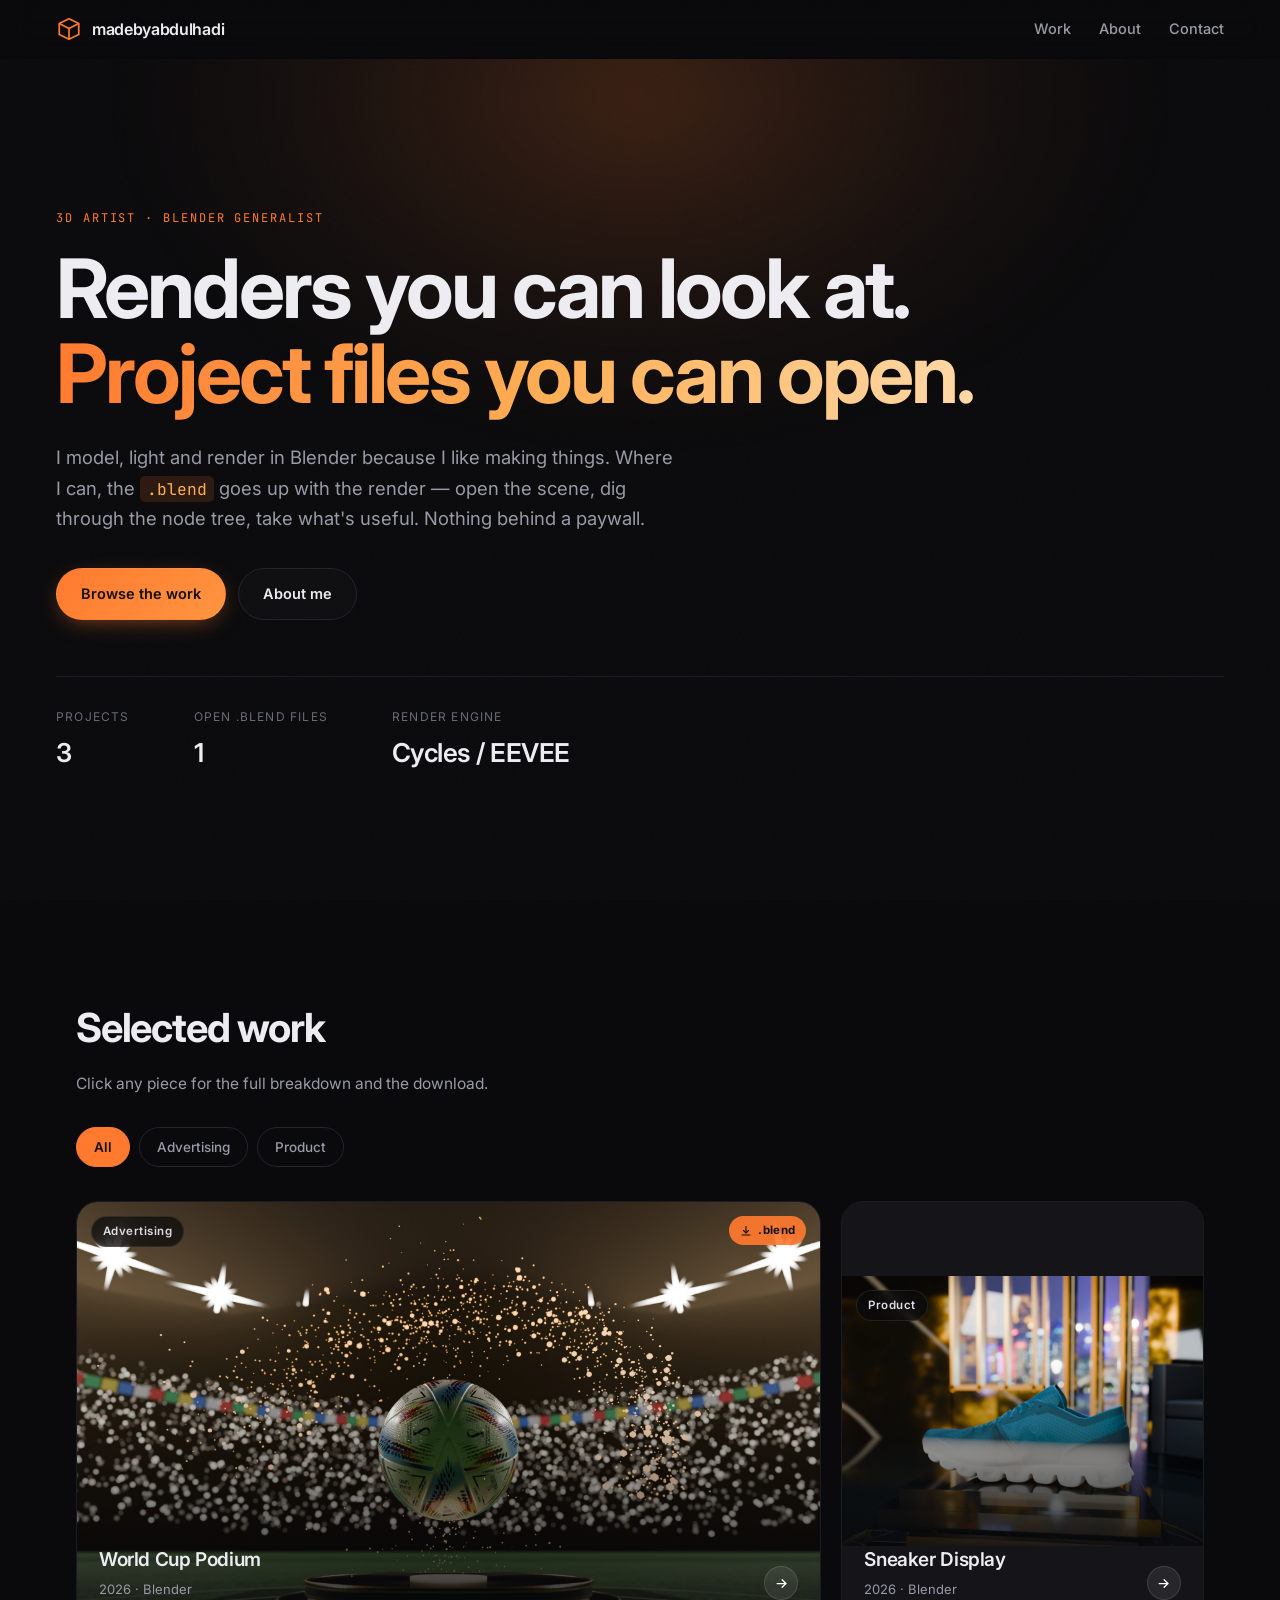
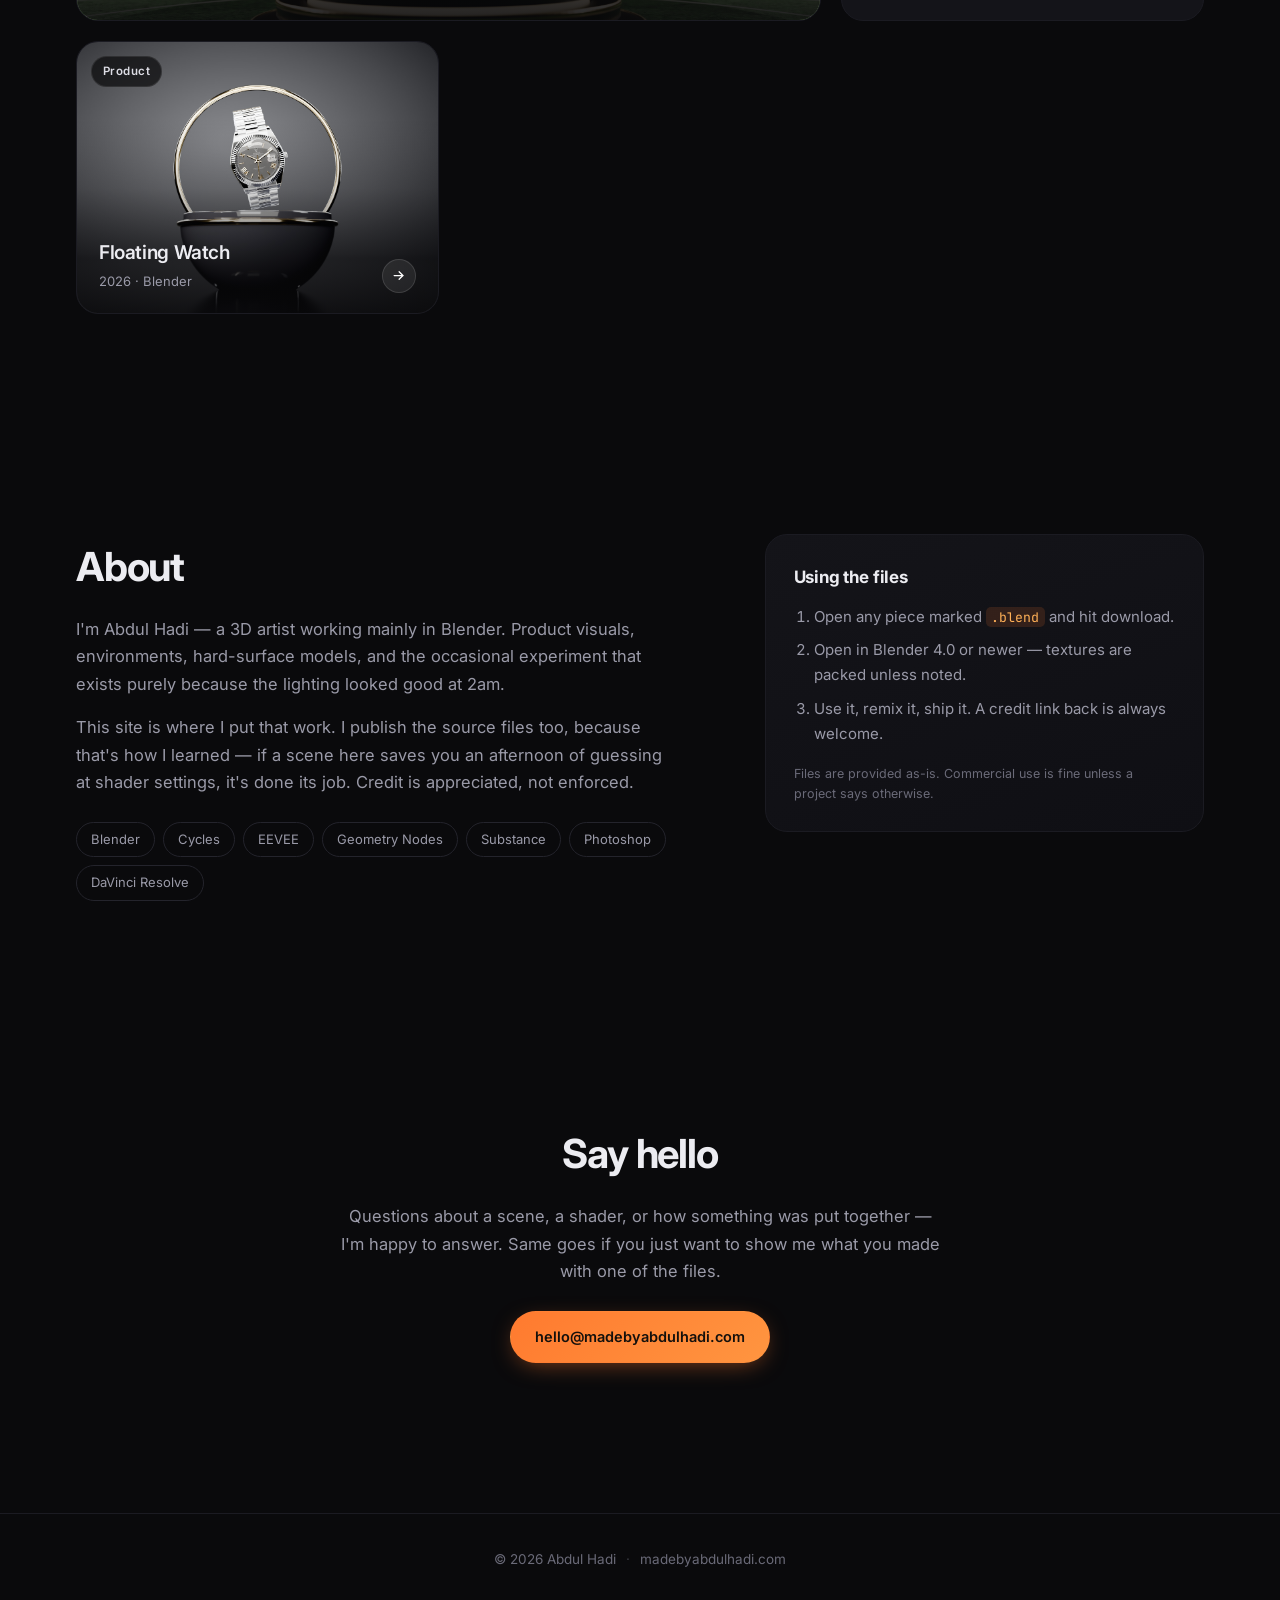
==== index.html @ e2282614 "Chnaged folder structured Updated" ====
<!doctype html>
<html lang="en">
<head>
<meta charset="utf-8" />
<meta name="viewport" content="width=device-width, initial-scale=1" />
<title>Abdul Hadi — 3D Artist &amp; Blender Generalist</title>
<meta name="description" content="3D renders and open Blender project files by Abdul Hadi. Browse the work, inspect the scenes, download the .blend files." />

<link rel="icon" href="favicon.svg" type="image/svg+xml" />
<link rel="canonical" href="https://madebyabdulhadi.com/" />

<!-- Social preview -->
<meta property="og:type" content="website" />
<meta property="og:url" content="https://madebyabdulhadi.com/" />
<meta property="og:title" content="Abdul Hadi — 3D Artist &amp; Blender Generalist" />
<meta property="og:description" content="3D renders and open Blender project files. Browse the work, download the .blend files." />
<meta property="og:image" content="https://madebyabdulhadi.com/assets/og.jpg" />
<meta name="twitter:card" content="summary_large_image" />

<link rel="preconnect" href="https://fonts.googleapis.com" />
<link rel="preconnect" href="https://fonts.gstatic.com" crossorigin />
<link href="https://fonts.googleapis.com/css2?family=Inter:wght@400;500;600;700&family=JetBrains+Mono:wght@400;500&display=swap" rel="stylesheet" />
<link rel="stylesheet" href="styles.css" />
</head>
<body>

<div class="grain" aria-hidden="true"></div>

<header class="nav" id="nav">
  <a class="nav__brand" href="#top">
    <span class="nav__mark" aria-hidden="true">
      <svg viewBox="0 0 24 24" fill="none" stroke="currentColor" stroke-width="1.6" stroke-linejoin="round">
        <path d="M12 2.5 21 7v10l-9 4.5L3 17V7z"/><path d="M3 7l9 4.5L21 7"/><path d="M12 11.5V21.5"/>
      </svg>
    </span>
    <span>madebyabdulhadi</span>
  </a>
  <nav class="nav__links">
    <a href="#work">Work</a>
    <a href="#about">About</a>
    <a href="#contact">Contact</a>
  </nav>
</header>

<main id="top">

  <!-- ── Hero ───────────────────────────────────────────── -->
  <section class="hero">
    <div class="hero__glow" aria-hidden="true"></div>
    <div class="hero__inner">
      <p class="eyebrow">3D Artist · Blender Generalist</p>
      <h1 class="hero__title">
        Renders you can look at.<br />
        <span class="grad">Project files you can open.</span>
      </h1>
      <p class="hero__lede">
        I model, light and render in Blender because I like making things. Where
        I can, the <code>.blend</code> goes up with the render — open the scene,
        dig through the node tree, take what's useful. Nothing behind a paywall.
      </p>
      <div class="hero__cta">
        <a class="btn btn--primary" href="#work">Browse the work</a>
        <a class="btn btn--ghost" href="#about">About me</a>
      </div>
      <dl class="hero__stats" id="heroStats">
        <div><dt>Projects</dt><dd data-stat="projects">—</dd></div>
        <div><dt>Open .blend files</dt><dd data-stat="blends">—</dd></div>
        <div><dt>Render engine</dt><dd>Cycles / EEVEE</dd></div>
      </dl>
    </div>
  </section>

  <!-- ── Work ───────────────────────────────────────────── -->
  <section class="section" id="work">
    <div class="section__head">
      <h2 class="section__title">Selected work</h2>
      <p class="section__sub">Click any piece for the full breakdown and the download.</p>
    </div>

    <div class="filters" id="filters" role="tablist" aria-label="Filter projects by category"></div>

    <div class="grid" id="grid" aria-live="polite"></div>

    <div class="empty" id="gridEmpty" hidden>
      <span class="empty__icon" aria-hidden="true">
        <svg viewBox="0 0 24 24" fill="none" stroke="currentColor" stroke-width="1.3" stroke-linejoin="round">
          <path d="M12 2.5 21 7v10l-9 4.5L3 17V7z"/><path d="M3 7l9 4.5L21 7"/><path d="M12 11.5V21.5"/>
        </svg>
      </span>
      <h3>First render coming soon</h3>
      <p>New work gets posted here as I finish it — renders and the project files behind them.</p>
    </div>
  </section>

  <!-- ── About ──────────────────────────────────────────── -->
  <section class="section section--split" id="about">
    <div>
      <h2 class="section__title">About</h2>
      <p class="prose">
        I'm Abdul Hadi — a 3D artist working mainly in Blender. Product visuals,
        environments, hard-surface models, and the occasional experiment that
        exists purely because the lighting looked good at 2am.
      </p>
      <p class="prose">
        This site is where I put that work. I publish the source files too, because
        that's how I learned — if a scene here saves you an afternoon of guessing at
        shader settings, it's done its job. Credit is appreciated, not enforced.
      </p>
      <ul class="tools">
        <li>Blender</li><li>Cycles</li><li>EEVEE</li><li>Geometry Nodes</li>
        <li>Substance</li><li>Photoshop</li><li>DaVinci Resolve</li>
      </ul>
    </div>
    <aside class="card-note">
      <h3>Using the files</h3>
      <ol>
        <li>Open any piece marked <code>.blend</code> and hit download.</li>
        <li>Open in Blender 4.0 or newer — textures are packed unless noted.</li>
        <li>Use it, remix it, ship it. A credit link back is always welcome.</li>
      </ol>
      <p class="fine">Files are provided as-is. Commercial use is fine unless a project says otherwise.</p>
    </aside>
  </section>

  <!-- ── Contact ────────────────────────────────────────── -->
  <section class="section section--contact" id="contact">
    <h2 class="section__title">Say hello</h2>
    <p class="prose prose--center">
      Questions about a scene, a shader, or how something was put together —
      I'm happy to answer. Same goes if you just want to show me what you made
      with one of the files.
    </p>
    <div class="contact__actions">
      <a class="btn btn--primary" href="mailto:hello@madebyabdulhadi.com">hello@madebyabdulhadi.com</a>
    </div>
    <ul class="socials">
      <li><a href="#" data-social>ArtStation</a></li>
      <li><a href="#" data-social>Instagram</a></li>
      <li><a href="#" data-social>YouTube</a></li>
      <li><a href="#" data-social>GitHub</a></li>
    </ul>
  </section>
</main>

<footer class="footer">
  <span>© <span id="year">2026</span> Abdul Hadi</span>
  <span class="footer__dot">·</span>
  <span>madebyabdulhadi.com</span>
</footer>

<!-- ── Project detail overlay ───────────────────────────── -->
<div class="modal" id="modal" role="dialog" aria-modal="true" aria-labelledby="modalTitle" hidden>
  <div class="modal__backdrop" data-close></div>
  <div class="modal__panel" role="document">
    <button class="modal__close" data-close aria-label="Close project">
      <svg viewBox="0 0 24 24" fill="none" stroke="currentColor" stroke-width="1.8" stroke-linecap="round"><path d="M6 6l12 12M18 6L6 18"/></svg>
    </button>

    <div class="modal__stage">
      <img class="modal__img" id="modalImg" alt="" />
      <button class="stagebtn stagebtn--prev" id="prevImg" aria-label="Previous image" hidden>
        <svg viewBox="0 0 24 24" fill="none" stroke="currentColor" stroke-width="1.8" stroke-linecap="round" stroke-linejoin="round"><path d="M15 5l-7 7 7 7"/></svg>
      </button>
      <button class="stagebtn stagebtn--next" id="nextImg" aria-label="Next image" hidden>
        <svg viewBox="0 0 24 24" fill="none" stroke="currentColor" stroke-width="1.8" stroke-linecap="round" stroke-linejoin="round"><path d="M9 5l7 7-7 7"/></svg>
      </button>
      <div class="modal__counter" id="modalCounter" hidden></div>
    </div>

    <div class="modal__body">
      <div class="modal__headrow">
        <div>
          <p class="eyebrow" id="modalCat"></p>
          <h3 id="modalTitle"></h3>
        </div>
        <span class="pill" id="modalYear"></span>
      </div>

      <p class="modal__desc" id="modalDesc"></p>

      <div class="thumbs" id="modalThumbs"></div>

      <dl class="specs" id="modalSpecs"></dl>

      <div class="modal__dl" id="modalDl"></div>

      <section class="comments" id="comments">
        <h4 class="comments__title">Comments</h4>
        <div id="commentsMount"></div>
      </section>
    </div>
  </div>
</div>

<!-- Your projects live here. Edit data/projects.js to add work. -->
<script src="data/projects.js"></script>
<script src="data/comments.js"></script>
<script src="app.js"></script>
<!-- Manage panel. Only appears on your own computer, or with #admin. -->
<script src="admin.js"></script>
</body>
</html>
---- styles.css ----
/* ============================================================
   madebyabdulhadi.com
   ============================================================ */

:root {
  --bg:        #0a0a0c;
  --bg-soft:   #101014;
  --panel:     #141419;
  --line:      #24242c;
  --line-soft: #1b1b22;

  --text:      #ececf1;
  --muted:     #9a9aa8;
  --faint:     #6a6a78;

  --accent:    #ff7a2f;
  --accent-2:  #ffb057;
  --accent-dim: rgba(255,122,47,.14);

  --radius:    14px;
  --radius-lg: 22px;

  --maxw: 1240px;
  --ease: cubic-bezier(.22,.61,.36,1);
}

* { box-sizing: border-box; }

/* Flex/grid display values otherwise beat the hidden attribute */
[hidden] { display: none !important; }

html { scroll-behavior: smooth; }

body {
  margin: 0;
  background: var(--bg);
  color: var(--text);
  font-family: "Inter", system-ui, -apple-system, "Segoe UI", Roboto, sans-serif;
  font-size: 16px;
  line-height: 1.65;
  -webkit-font-smoothing: antialiased;
  overflow-x: hidden;
}

body.is-locked { overflow: hidden; }

img { max-width: 100%; display: block; }

code {
  font-family: "JetBrains Mono", ui-monospace, SFMono-Regular, Menlo, monospace;
  font-size: .88em;
  background: var(--accent-dim);
  color: var(--accent-2);
  padding: .12em .42em;
  border-radius: 5px;
}

::selection { background: var(--accent); color: #14100c; }

/* Subtle film grain over everything */
.grain {
  position: fixed; inset: 0; z-index: 1; pointer-events: none;
  opacity: .028;
  background-image: url("data:image/svg+xml,%3Csvg xmlns='http://www.w3.org/2000/svg' width='140' height='140'%3E%3Cfilter id='n'%3E%3CfeTurbulence type='fractalNoise' baseFrequency='.85' numOctaves='3'/%3E%3C/filter%3E%3Crect width='140' height='140' filter='url(%23n)'/%3E%3C/svg%3E");
}

/* ── Nav ─────────────────────────────────────────────────── */
.nav {
  position: sticky; top: 0; z-index: 50;
  display: flex; align-items: center; justify-content: space-between;
  gap: 24px;
  padding: 16px clamp(20px, 5vw, 56px);
  backdrop-filter: blur(14px);
  background: rgba(10,10,12,.55);
  border-bottom: 1px solid transparent;
  transition: border-color .3s var(--ease), background .3s var(--ease);
}
.nav.is-stuck {
  border-bottom-color: var(--line-soft);
  background: rgba(10,10,12,.82);
}
.nav__brand {
  display: inline-flex; align-items: center; gap: 10px;
  color: var(--text); text-decoration: none;
  font-weight: 600; letter-spacing: -.02em;
}
.nav__mark {
  width: 26px; height: 26px; color: var(--accent);
  display: grid; place-items: center;
}
.nav__mark svg { width: 100%; height: 100%; }
.nav__links { display: flex; gap: 28px; }
.nav__links a {
  color: var(--muted); text-decoration: none; font-size: 14.5px; font-weight: 500;
  transition: color .2s var(--ease);
}
.nav__links a:hover { color: var(--text); }

@media (max-width: 560px) {
  .nav__links { gap: 18px; }
  .nav__brand span:last-child { display: none; }
}

/* ── Hero ────────────────────────────────────────────────── */
.hero {
  position: relative;
  padding: clamp(64px, 12vw, 150px) clamp(20px, 5vw, 56px) clamp(56px, 9vw, 110px);
  overflow: hidden;
}
.hero__glow {
  position: absolute; z-index: 0;
  top: -320px; left: 50%; transform: translateX(-50%);
  width: min(1100px, 130vw); height: 720px;
  background: radial-gradient(ellipse at center, rgba(255,122,47,.20), rgba(255,122,47,.05) 42%, transparent 68%);
  filter: blur(20px);
  pointer-events: none;
}
.hero__inner { position: relative; z-index: 2; max-width: var(--maxw); margin: 0 auto; }

.eyebrow {
  margin: 0 0 18px;
  font-family: "JetBrains Mono", monospace;
  font-size: 12px; letter-spacing: .16em; text-transform: uppercase;
  color: var(--accent);
}

.hero__title {
  margin: 0;
  font-size: clamp(38px, 7.2vw, 82px);
  line-height: 1.03;
  letter-spacing: -.035em;
  font-weight: 700;
}
.grad {
  background: linear-gradient(100deg, var(--accent) 0%, var(--accent-2) 55%, #ffd9a8 100%);
  -webkit-background-clip: text; background-clip: text;
  -webkit-text-fill-color: transparent; color: transparent;
}

.hero__lede {
  max-width: 620px;
  margin: 26px 0 0;
  font-size: clamp(16px, 1.7vw, 18.5px);
  color: var(--muted);
}

.hero__cta { display: flex; flex-wrap: wrap; gap: 12px; margin-top: 34px; }

.btn {
  display: inline-flex; align-items: center; justify-content: center; gap: 9px;
  padding: 13px 24px;
  border-radius: 999px;
  font-size: 14.5px; font-weight: 600;
  text-decoration: none;
  border: 1px solid transparent;
  cursor: pointer;
  transition: transform .18s var(--ease), background .2s var(--ease),
              border-color .2s var(--ease), box-shadow .25s var(--ease);
}
.btn:active { transform: translateY(1px); }
.btn--primary {
  background: linear-gradient(135deg, var(--accent), #ff9540);
  color: #14100c;
  box-shadow: 0 6px 24px -8px rgba(255,122,47,.6);
}
.btn--primary:hover { box-shadow: 0 10px 34px -8px rgba(255,122,47,.75); transform: translateY(-2px); }
.btn--ghost { border-color: var(--line); color: var(--text); background: rgba(255,255,255,.02); }
.btn--ghost:hover { border-color: var(--accent); color: var(--accent-2); transform: translateY(-2px); }
.btn svg { width: 17px; height: 17px; }

.hero__stats {
  display: flex; flex-wrap: wrap; gap: clamp(28px, 6vw, 64px);
  margin: 56px 0 0; padding-top: 30px;
  border-top: 1px solid var(--line-soft);
}
.hero__stats div { margin: 0; }
.hero__stats dt {
  font-size: 12px; letter-spacing: .1em; text-transform: uppercase; color: var(--faint);
}
.hero__stats dd {
  margin: 6px 0 0;
  font-size: clamp(20px, 2.6vw, 26px); font-weight: 600; letter-spacing: -.02em;
}

/* ── Sections ────────────────────────────────────────────── */
.section {
  position: relative; z-index: 2;
  max-width: var(--maxw);
  margin: 0 auto;
  padding: clamp(56px, 9vw, 110px) clamp(20px, 5vw, 56px);
}
.section__head { margin-bottom: 30px; }
.section__title {
  margin: 0;
  font-size: clamp(26px, 3.6vw, 40px);
  letter-spacing: -.03em; font-weight: 700;
}
.section__sub { margin: 10px 0 0; color: var(--muted); font-size: 15.5px; }

.prose { color: var(--muted); max-width: 60ch; font-size: 16.5px; }
.prose--center { margin-inline: auto; text-align: center; }

/* ── Filters ─────────────────────────────────────────────── */
.filters { display: flex; flex-wrap: wrap; gap: 9px; margin-bottom: 34px; }
.filter {
  padding: 8px 17px;
  border-radius: 999px;
  border: 1px solid var(--line);
  background: transparent;
  color: var(--muted);
  font: inherit; font-size: 13.5px; font-weight: 500;
  cursor: pointer;
  transition: all .2s var(--ease);
}
.filter:hover { color: var(--text); border-color: #34343f; }
.filter.is-active {
  background: var(--accent); border-color: var(--accent); color: #14100c; font-weight: 600;
}

/* ── Work grid ───────────────────────────────────────────── */
.grid {
  display: grid;
  grid-template-columns: repeat(auto-fill, minmax(320px, 1fr));
  gap: 20px;
}
@media (max-width: 700px) { .grid { grid-template-columns: 1fr; gap: 16px; } }

.card {
  position: relative;
  border: 1px solid var(--line-soft);
  border-radius: var(--radius-lg);
  overflow: hidden;
  background: var(--panel);
  cursor: pointer;
  text-align: left;
  padding: 0;
  font: inherit; color: inherit;
  opacity: 0; transform: translateY(18px);
  animation: rise .55s var(--ease) forwards;
  transition: border-color .28s var(--ease), transform .28s var(--ease), box-shadow .28s var(--ease);
}
.card:hover {
  border-color: #3a3a46;
  transform: translateY(-4px);
  box-shadow: 0 18px 48px -22px rgba(0,0,0,.9);
}
.card:focus-visible { outline: 2px solid var(--accent); outline-offset: 3px; }
.card.is-wide { grid-column: span 2; }
@media (max-width: 1000px) { .card.is-wide { grid-column: span 1; } }

@keyframes rise { to { opacity: 1; transform: none; } }

.card__media {
  position: relative;
  aspect-ratio: 4 / 3;
  overflow: hidden;
  background: linear-gradient(145deg, #17171d, #0e0e12);
}
.card.is-wide .card__media { aspect-ratio: 16 / 9; }
.card__media img {
  width: 100%; height: 100%; object-fit: cover;
  transition: transform .7s var(--ease), filter .4s var(--ease);
}
.card:hover .card__media img { transform: scale(1.055); }

.card__shade {
  position: absolute; inset: 0;
  background: linear-gradient(to top, rgba(8,8,10,.88) 0%, rgba(8,8,10,.15) 46%, transparent 72%);
}

.card__tag {
  position: absolute; top: 14px; left: 14px;
  display: inline-flex; align-items: center; gap: 6px;
  padding: 5px 11px;
  border-radius: 999px;
  background: rgba(10,10,12,.72);
  backdrop-filter: blur(8px);
  border: 1px solid rgba(255,255,255,.09);
  font-size: 11.5px; font-weight: 600; letter-spacing: .04em;
  color: #dcdce4;
}
.card__blend {
  position: absolute; top: 14px; right: 14px;
  display: inline-flex; align-items: center; gap: 6px;
  padding: 5px 11px;
  border-radius: 999px;
  background: rgba(255,122,47,.92);
  color: #14100c;
  font-size: 11.5px; font-weight: 700; letter-spacing: .03em;
}
.card__blend svg { width: 12px; height: 12px; }

.card__foot {
  position: absolute; left: 0; right: 0; bottom: 0;
  padding: 20px 22px;
  display: flex; align-items: flex-end; justify-content: space-between; gap: 14px;
}
.card__title {
  margin: 0;
  font-size: 19px; font-weight: 600; letter-spacing: -.02em;
}
.card__meta { margin: 3px 0 0; font-size: 13px; color: var(--muted); }
.card__arrow {
  flex: none;
  width: 34px; height: 34px; border-radius: 50%;
  display: grid; place-items: center;
  background: rgba(255,255,255,.08);
  border: 1px solid rgba(255,255,255,.12);
  color: #fff;
  transition: background .25s var(--ease), transform .25s var(--ease);
}
.card:hover .card__arrow { background: var(--accent); color: #14100c; transform: rotate(-45deg); }
.card__arrow svg { width: 15px; height: 15px; }

/* Shown while the gallery has nothing in it yet */
.empty {
  text-align: center;
  padding: clamp(48px, 9vw, 92px) 24px;
  border: 1px dashed var(--line);
  border-radius: var(--radius-lg);
  background: linear-gradient(160deg, rgba(255,122,47,.035), transparent 60%);
}
.empty__icon {
  display: inline-grid; place-items: center;
  width: 62px; height: 62px;
  color: var(--accent); opacity: .8;
  margin-bottom: 18px;
}
.empty__icon svg { width: 100%; height: 100%; }
.empty h3 { margin: 0; font-size: 21px; letter-spacing: -.02em; }
.empty p { margin: 10px auto 0; max-width: 44ch; color: var(--muted); font-size: 15.5px; }

/* ── About split ─────────────────────────────────────────── */
.section--split {
  display: grid; grid-template-columns: 1.35fr .95fr; gap: clamp(28px, 5vw, 64px);
  align-items: start;
}
@media (max-width: 860px) { .section--split { grid-template-columns: 1fr; } }

.tools { list-style: none; display: flex; flex-wrap: wrap; gap: 8px; padding: 0; margin: 26px 0 0; }
.tools li {
  padding: 6px 14px; border-radius: 999px;
  border: 1px solid var(--line); color: var(--muted); font-size: 13px;
}

.card-note {
  background: linear-gradient(160deg, var(--panel), #0f0f14);
  border: 1px solid var(--line-soft);
  border-radius: var(--radius-lg);
  padding: 28px;
}
.card-note h3 { margin: 0 0 14px; font-size: 17px; letter-spacing: -.01em; }
.card-note ol { margin: 0; padding-left: 20px; color: var(--muted); font-size: 15px; }
.card-note li { margin-bottom: 9px; }
.fine { margin: 18px 0 0; font-size: 12.5px; color: var(--faint); line-height: 1.55; }

/* ── Contact ─────────────────────────────────────────────── */
.section--contact { text-align: center; }
.contact__actions { margin-top: 26px; }
.socials {
  list-style: none; display: flex; flex-wrap: wrap; justify-content: center;
  gap: 26px; padding: 0; margin: 40px 0 0;
}
.socials a {
  color: var(--muted); text-decoration: none; font-size: 14px;
  border-bottom: 1px solid transparent; padding-bottom: 2px;
  transition: color .2s var(--ease), border-color .2s var(--ease);
}
.socials a:hover { color: var(--accent-2); border-bottom-color: var(--accent); }

/* ── Footer ──────────────────────────────────────────────── */
.footer {
  position: relative; z-index: 2;
  display: flex; justify-content: center; gap: 10px; flex-wrap: wrap;
  padding: 34px 20px 46px;
  border-top: 1px solid var(--line-soft);
  color: var(--faint); font-size: 13.5px;
}
.footer__dot { opacity: .5; }

/* ── Modal ───────────────────────────────────────────────── */
.modal { position: fixed; inset: 0; z-index: 100; display: grid; place-items: center; padding: clamp(0px, 3vw, 34px); }
.modal[hidden] { display: none; }
.modal__backdrop {
  position: absolute; inset: 0;
  background: rgba(4,4,6,.86);
  backdrop-filter: blur(6px);
  animation: fade .25s var(--ease);
}
@keyframes fade { from { opacity: 0; } }

.modal__panel {
  position: relative;
  width: min(1080px, 100%);
  max-height: 94vh;
  overflow-y: auto;
  background: var(--bg-soft);
  border: 1px solid var(--line);
  border-radius: clamp(0px, 2vw, var(--radius-lg));
  animation: pop .32s var(--ease);
  scrollbar-width: thin;
}
@keyframes pop { from { opacity: 0; transform: translateY(22px) scale(.985); } }

.modal__close {
  position: absolute; top: 14px; right: 14px; z-index: 5;
  width: 38px; height: 38px; border-radius: 50%;
  display: grid; place-items: center;
  background: rgba(10,10,12,.72); backdrop-filter: blur(8px);
  border: 1px solid rgba(255,255,255,.12);
  color: #fff; cursor: pointer;
  transition: background .2s var(--ease), transform .2s var(--ease);
}
.modal__close:hover { background: var(--accent); color: #14100c; transform: rotate(90deg); }
.modal__close svg { width: 17px; height: 17px; }

.modal__stage {
  position: relative;
  background: #08080a;
  aspect-ratio: 16 / 9;
  display: grid; place-items: center;
  overflow: hidden;
}
.modal__img { width: 100%; height: 100%; object-fit: contain; }

.stagebtn {
  position: absolute; top: 50%; transform: translateY(-50%);
  width: 42px; height: 42px; border-radius: 50%;
  display: grid; place-items: center;
  background: rgba(10,10,12,.6); backdrop-filter: blur(8px);
  border: 1px solid rgba(255,255,255,.12);
  color: #fff; cursor: pointer;
  transition: background .2s var(--ease);
}
.stagebtn:hover { background: var(--accent); color: #14100c; }
.stagebtn svg { width: 19px; height: 19px; }
.stagebtn--prev { left: 14px; }
.stagebtn--next { right: 14px; }

.modal__counter {
  position: absolute; bottom: 14px; right: 16px;
  padding: 4px 11px; border-radius: 999px;
  background: rgba(10,10,12,.7); backdrop-filter: blur(8px);
  border: 1px solid rgba(255,255,255,.1);
  font-family: "JetBrains Mono", monospace; font-size: 11.5px; color: #cfcfd8;
}

.modal__body { padding: clamp(22px, 3.4vw, 38px); }
.modal__headrow { display: flex; align-items: flex-start; justify-content: space-between; gap: 18px; }
.modal__headrow h3 { margin: 0; font-size: clamp(22px, 3vw, 31px); letter-spacing: -.03em; }
.modal__headrow .eyebrow { margin-bottom: 8px; }
.pill {
  flex: none;
  padding: 5px 13px; border-radius: 999px;
  border: 1px solid var(--line); color: var(--muted);
  font-family: "JetBrains Mono", monospace; font-size: 12.5px;
}
.modal__desc { color: var(--muted); max-width: 68ch; margin: 18px 0 0; font-size: 16px; }

.thumbs { display: flex; flex-wrap: wrap; gap: 10px; margin-top: 24px; }
.thumbs:empty { display: none; }
.thumb {
  width: 92px; height: 62px; padding: 0;
  border-radius: 9px; overflow: hidden;
  border: 1px solid var(--line); background: #0d0d11;
  cursor: pointer; opacity: .5;
  transition: opacity .2s var(--ease), border-color .2s var(--ease);
}
.thumb:hover { opacity: .85; }
.thumb.is-active { opacity: 1; border-color: var(--accent); }
.thumb img { width: 100%; height: 100%; object-fit: cover; }

.specs {
  display: grid; grid-template-columns: repeat(auto-fit, minmax(150px, 1fr));
  gap: 18px 26px;
  margin: 28px 0 0; padding: 24px 0 0;
  border-top: 1px solid var(--line-soft);
}
.specs:empty { display: none; border: 0; padding: 0; margin: 0; }
.specs dt { font-size: 11.5px; letter-spacing: .11em; text-transform: uppercase; color: var(--faint); }
.specs dd { margin: 5px 0 0; font-size: 15px; font-weight: 500; }

.modal__dl { margin-top: 28px; display: flex; flex-wrap: wrap; gap: 12px; align-items: center; }
.dl-note { font-size: 13px; color: var(--faint); }

/* ── Comments ────────────────────────────────────────────── */
.comments {
  margin-top: 34px; padding-top: 26px;
  border-top: 1px solid var(--line-soft);
}
.comments__title {
  margin: 0 0 18px;
  font-size: 12px; letter-spacing: .12em; text-transform: uppercase; color: var(--faint);
}
.comments__off {
  margin: 0; padding: 20px;
  border: 1px dashed var(--line); border-radius: 12px;
  text-align: center; color: var(--faint); font-size: 13.5px;
}
.giscus, .giscus-frame { width: 100%; }
.giscus-frame { border: 0; color-scheme: normal; }

/* ── Motion preference ───────────────────────────────────── */
@media (prefers-reduced-motion: reduce) {
  html { scroll-behavior: auto; }
  *, *::before, *::after {
    animation-duration: .01ms !important;
    animation-iteration-count: 1 !important;
    transition-duration: .01ms !important;
  }
  .card { opacity: 1; transform: none; }
}
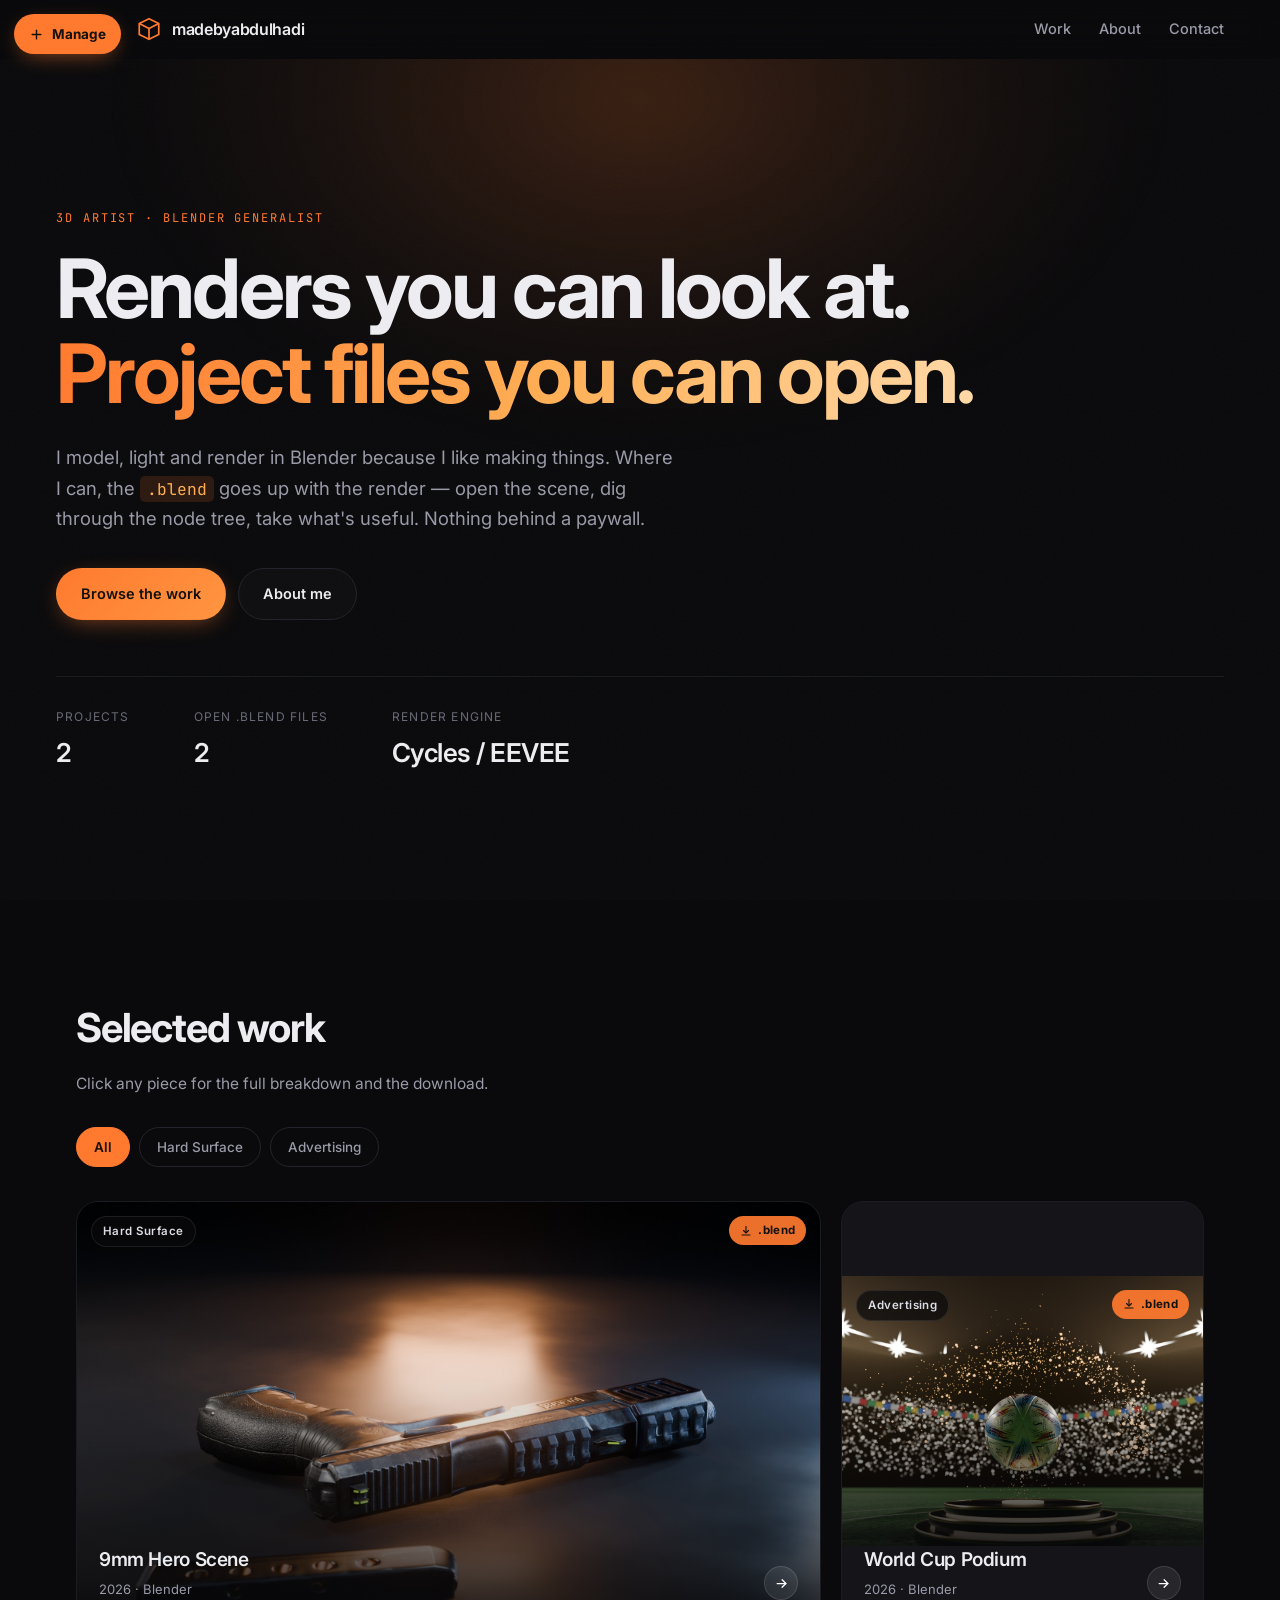
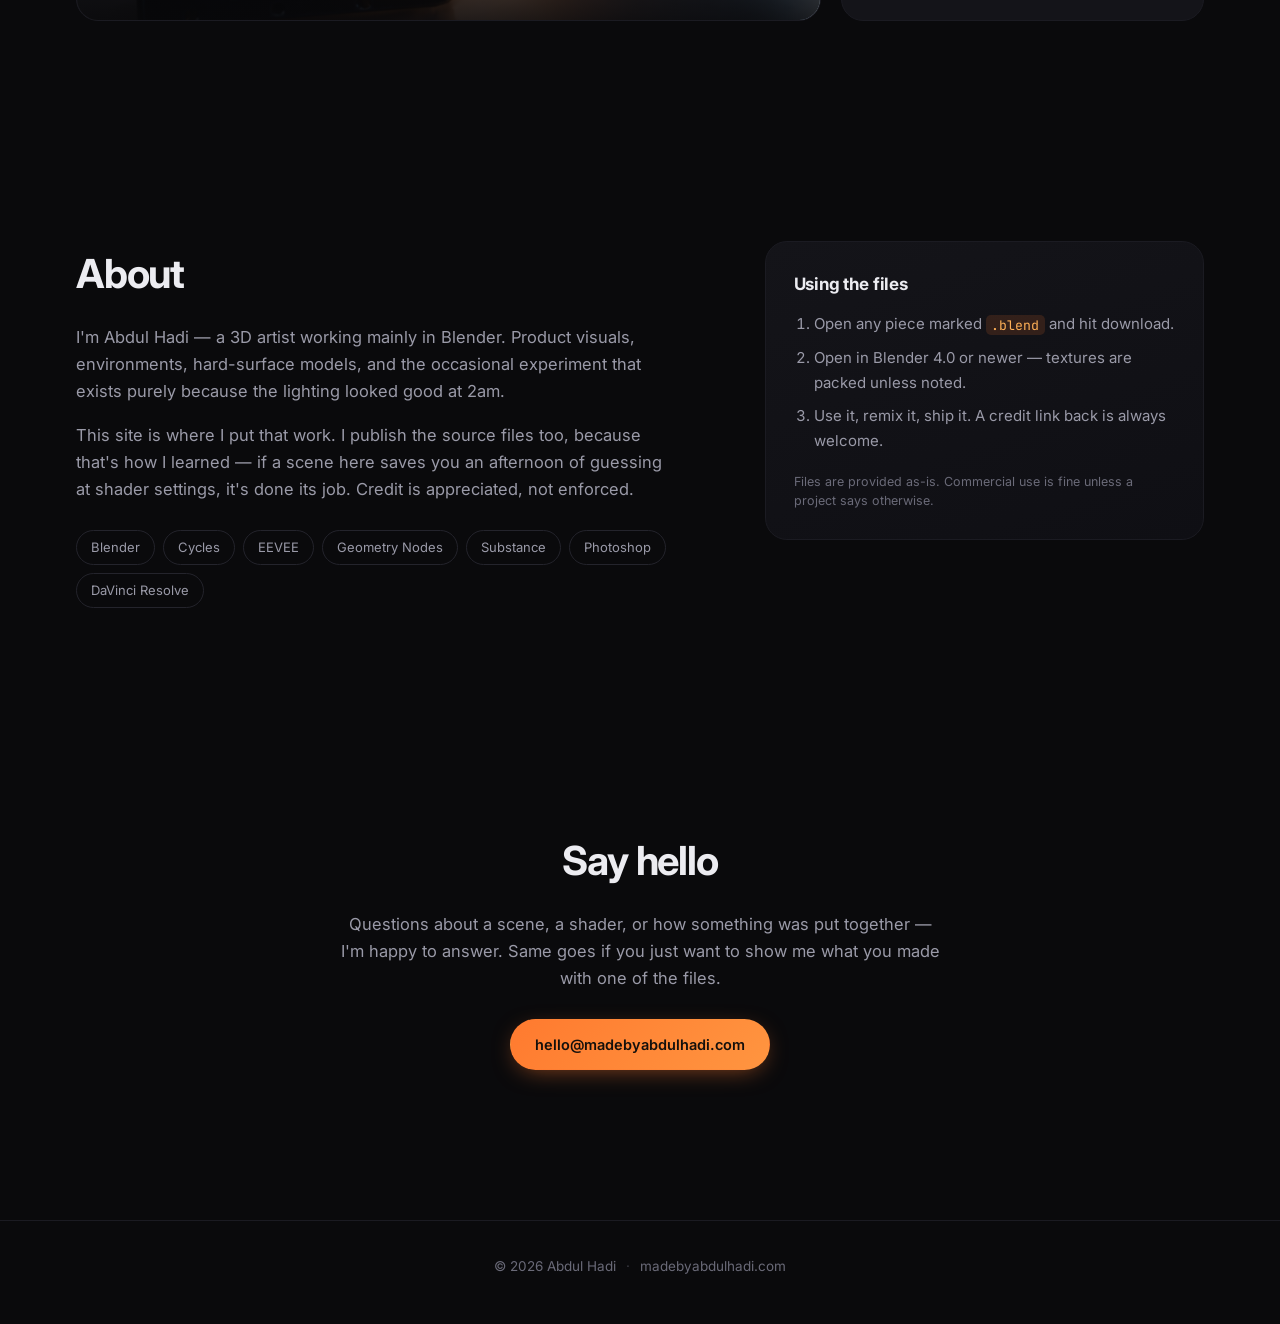
==== commit 5469bb64: "Add AdSense verification snippet and ads.txt Publisher ID ca-pub-7326856070315164. Snippet added ins" ====
--- a/index.html
+++ b/index.html
@@ -5,6 +5,10 @@
 <meta name="viewport" content="width=device-width, initial-scale=1" />
 <title>Abdul Hadi — 3D Artist &amp; Blender Generalist</title>
 <meta name="description" content="3D renders and open Blender project files by Abdul Hadi. Browse the work, inspect the scenes, download the .blend files." />
+
+<!-- Google AdSense -->
+<script async src="https://pagead2.googlesyndication.com/pagead/js/adsbygoogle.js?client=ca-pub-7326856070315164"
+     crossorigin="anonymous"></script>
 
 <link rel="icon" href="favicon.svg" type="image/svg+xml" />
 <link rel="canonical" href="https://madebyabdulhadi.com/" />
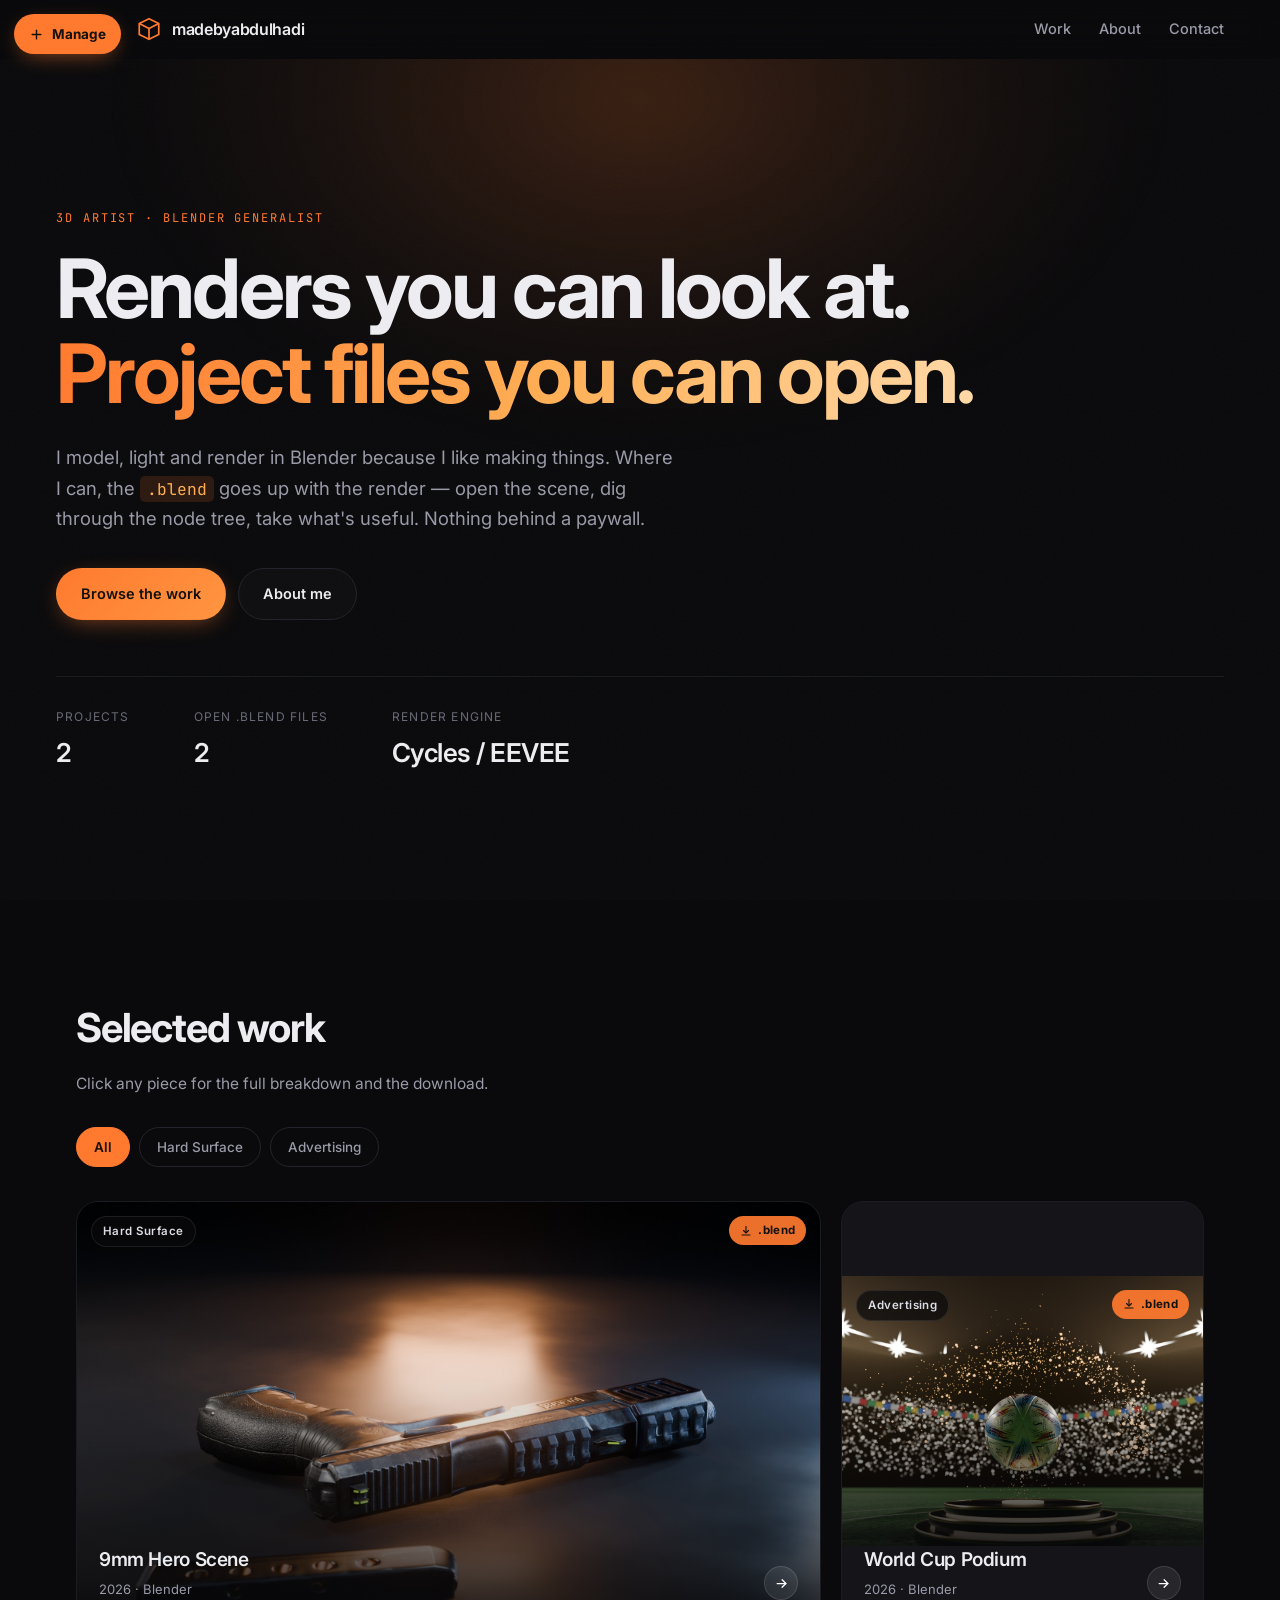
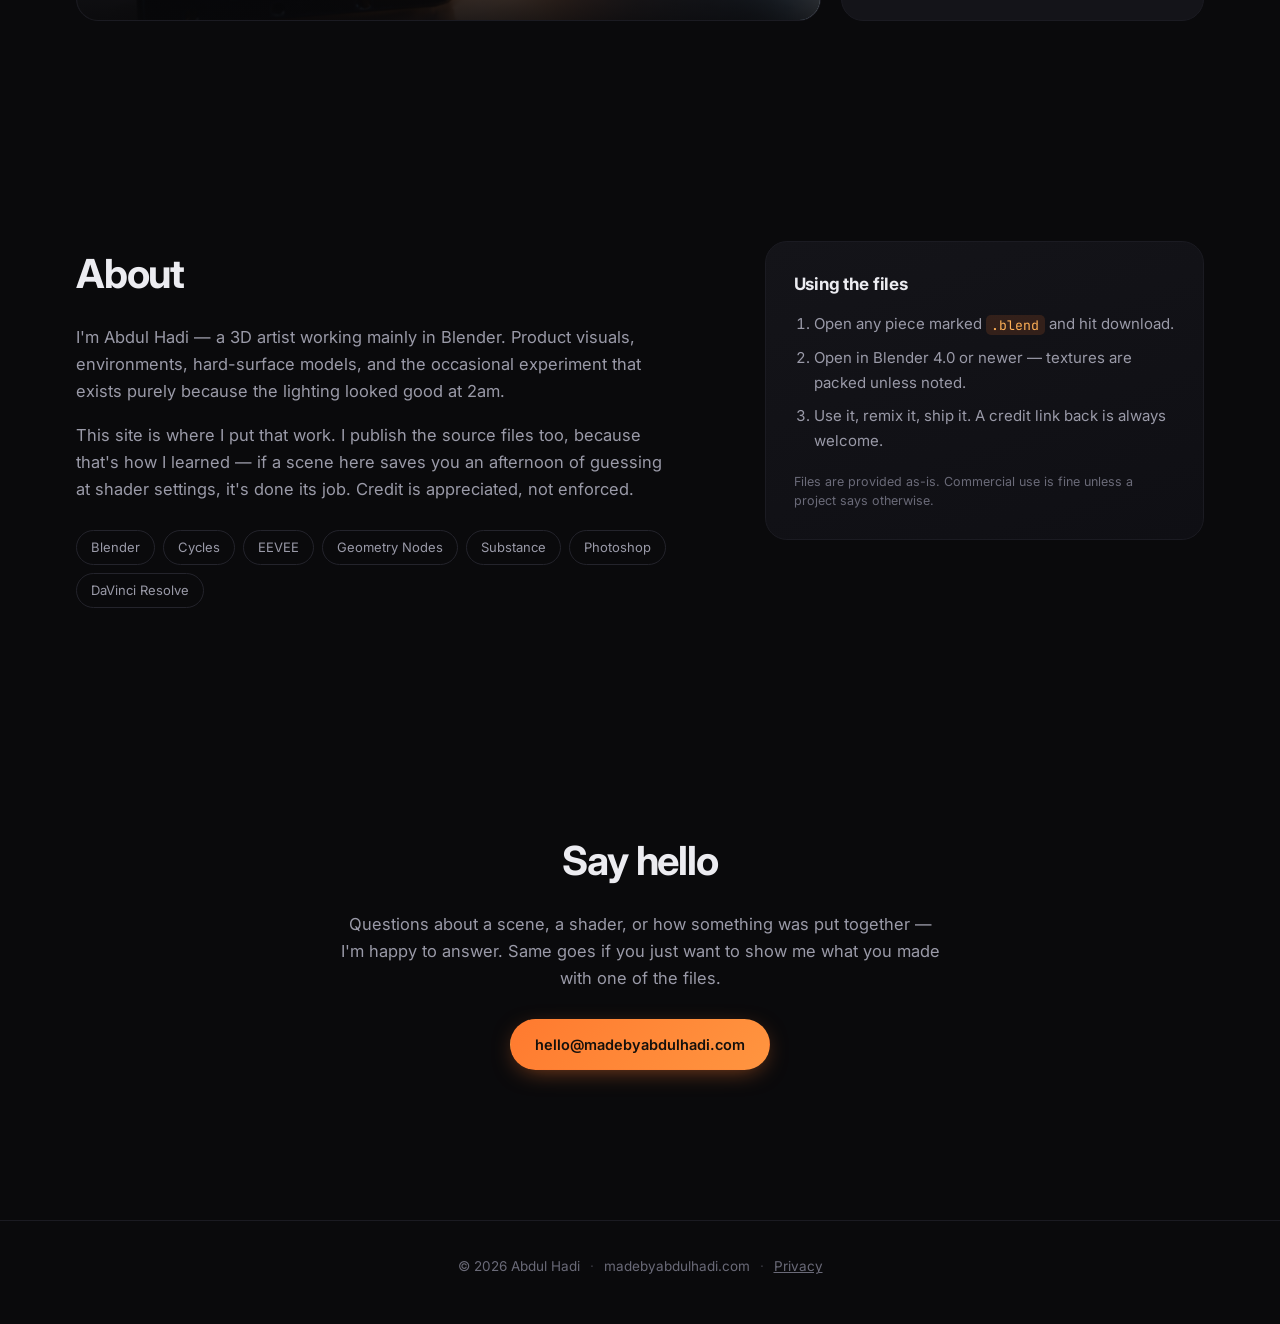
==== commit 1962bc78: "Add privacy policy page AdSense requires a privacy policy disclosing that third-party advertising co" ====
--- a/index.html
+++ b/index.html
@@ -150,6 +150,8 @@
   <span>© <span id="year">2026</span> Abdul Hadi</span>
   <span class="footer__dot">·</span>
   <span>madebyabdulhadi.com</span>
+  <span class="footer__dot">·</span>
+  <a href="/privacy.html" style="color:inherit">Privacy</a>
 </footer>
 
 <!-- ── Project detail overlay ───────────────────────────── -->
